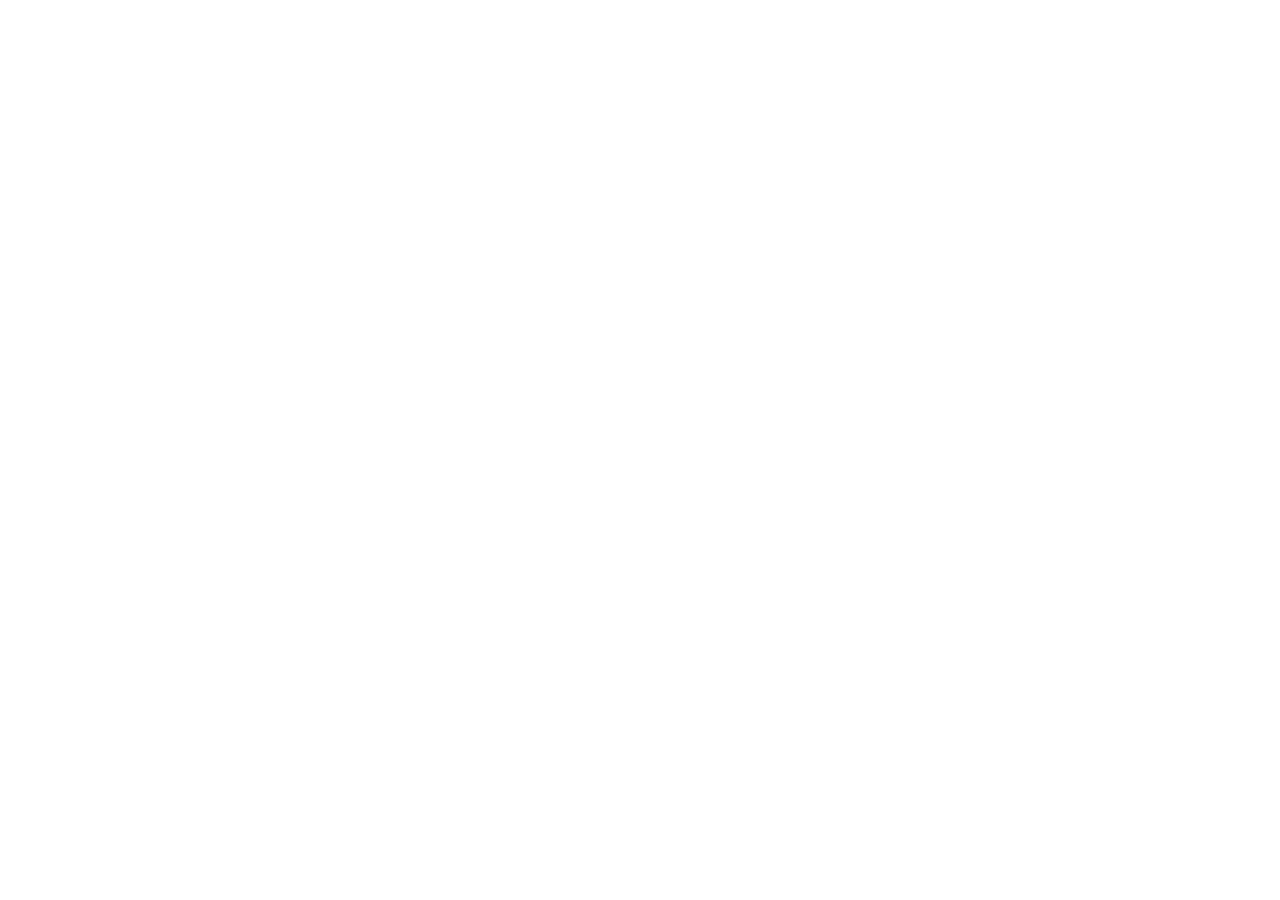
==== index.html @ dd60e68c "feat: ajout du mode sombre (dark mode) et synchronisation responsive" ====
<!doctype html>
<html lang="fr" class="scroll-smooth">
  <head>
    <meta charset="UTF-8" />
    <meta name="viewport" content="width=device-width, initial-scale=1.0" />
    <title>CellBalance - Bilan Santé Cellulaire & Test Oméga-3</title>
    <meta name="description" content="Évaluez votre état d'inflammation cellulaire silencieuse et découvrez votre équilibre Oméga-6 / Oméga-3 avec notre quiz interactif et test sanguin certifié." />
    <meta property="og:title" content="CellBalance - Bilan Santé Cellulaire & Test Oméga-3" />
    <meta property="og:description" content="Évaluez votre état d'inflammation cellulaire silencieuse et découvrez votre équilibre Oméga-6 / Oméga-3 avec notre quiz interactif et test sanguin certifié." />
    <meta property="og:type" content="website" />
    <meta name="twitter:card" content="summary_large_image" />
    <link rel="preconnect" href="https://fonts.googleapis.com">
    <link rel="preconnect" href="https://fonts.gstatic.com" crossorigin>
    <link href="https://fonts.googleapis.com/css2?family=Plus+Jakarta+Sans:ital,wght@0,300..800;1,300..800&family=Outfit:wght@400..700&display=swap" rel="stylesheet">
  </head>
  <body class="bg-[#FBFDFB] text-slate-800 antialiased selection:bg-emerald-500 selection:text-white">
    <div id="root"></div>
    <script type="module" src="/src/main.tsx"></script>
  </body>
</html>
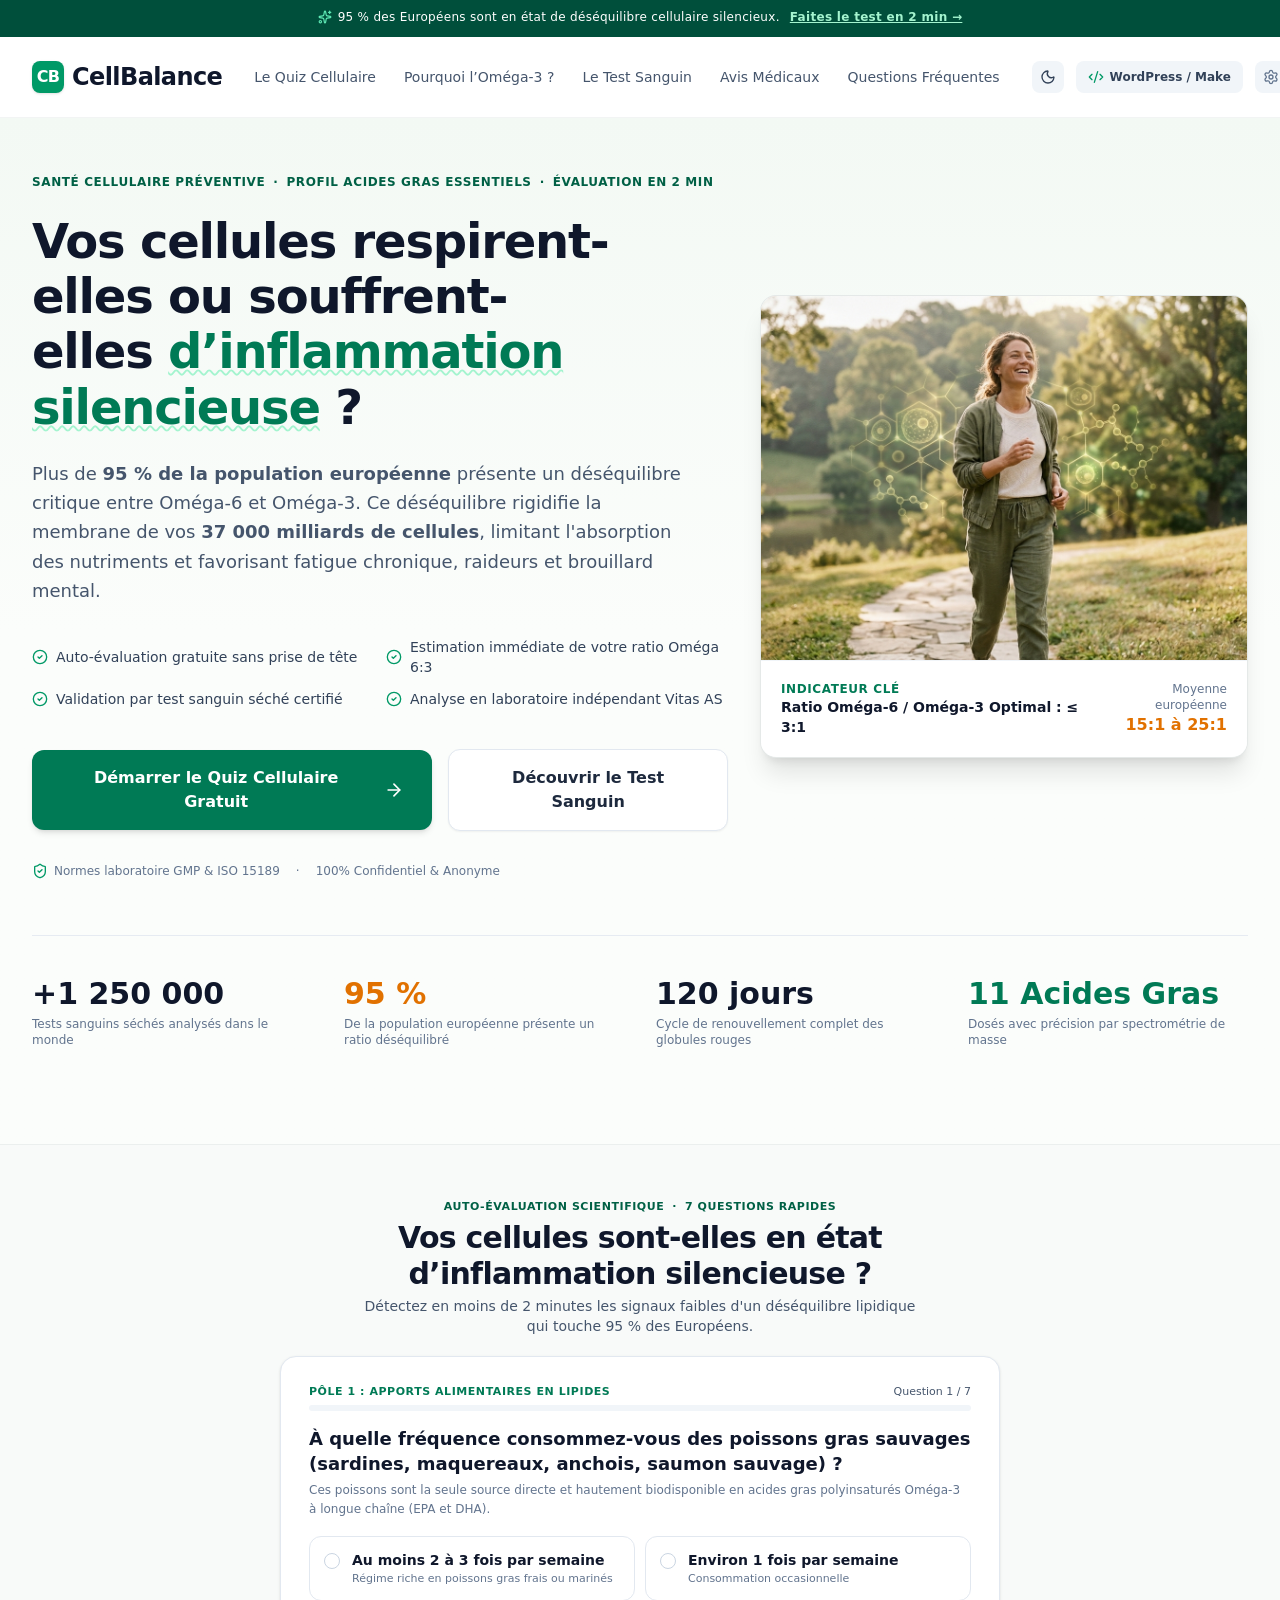
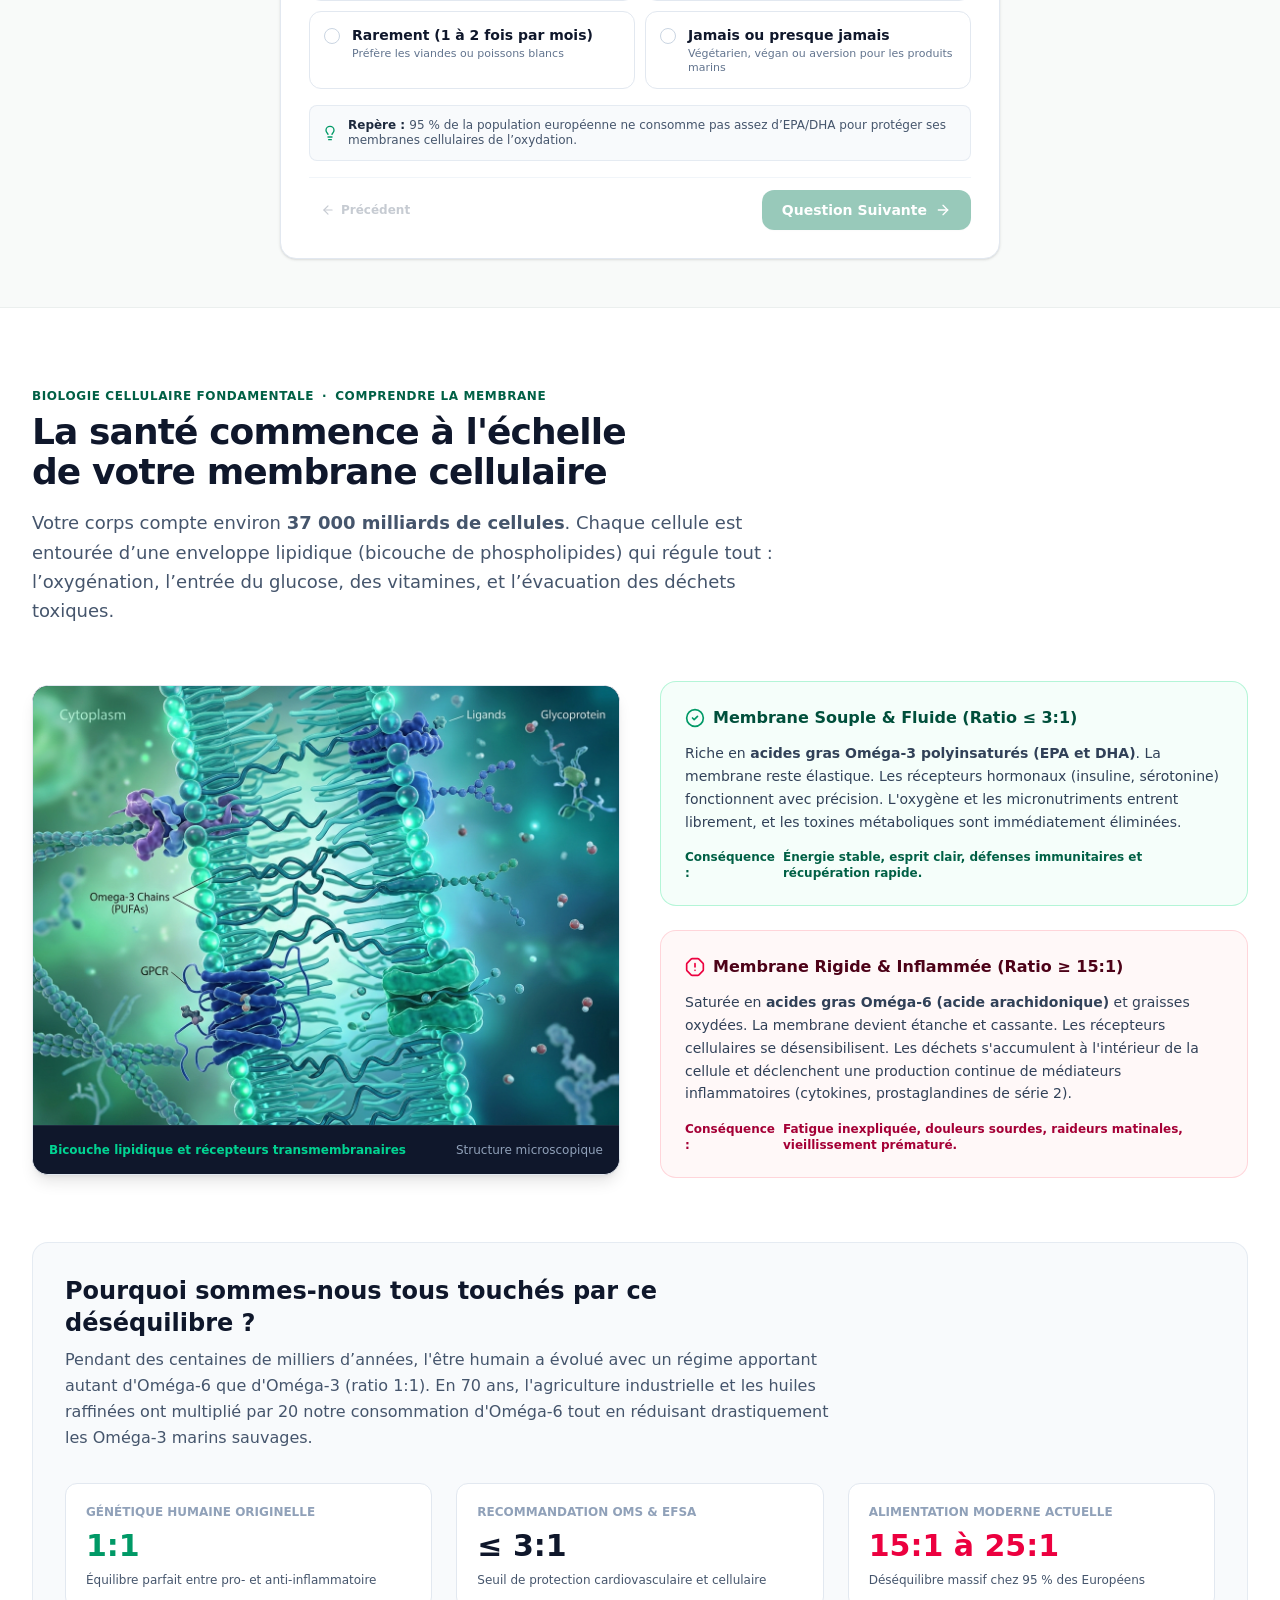
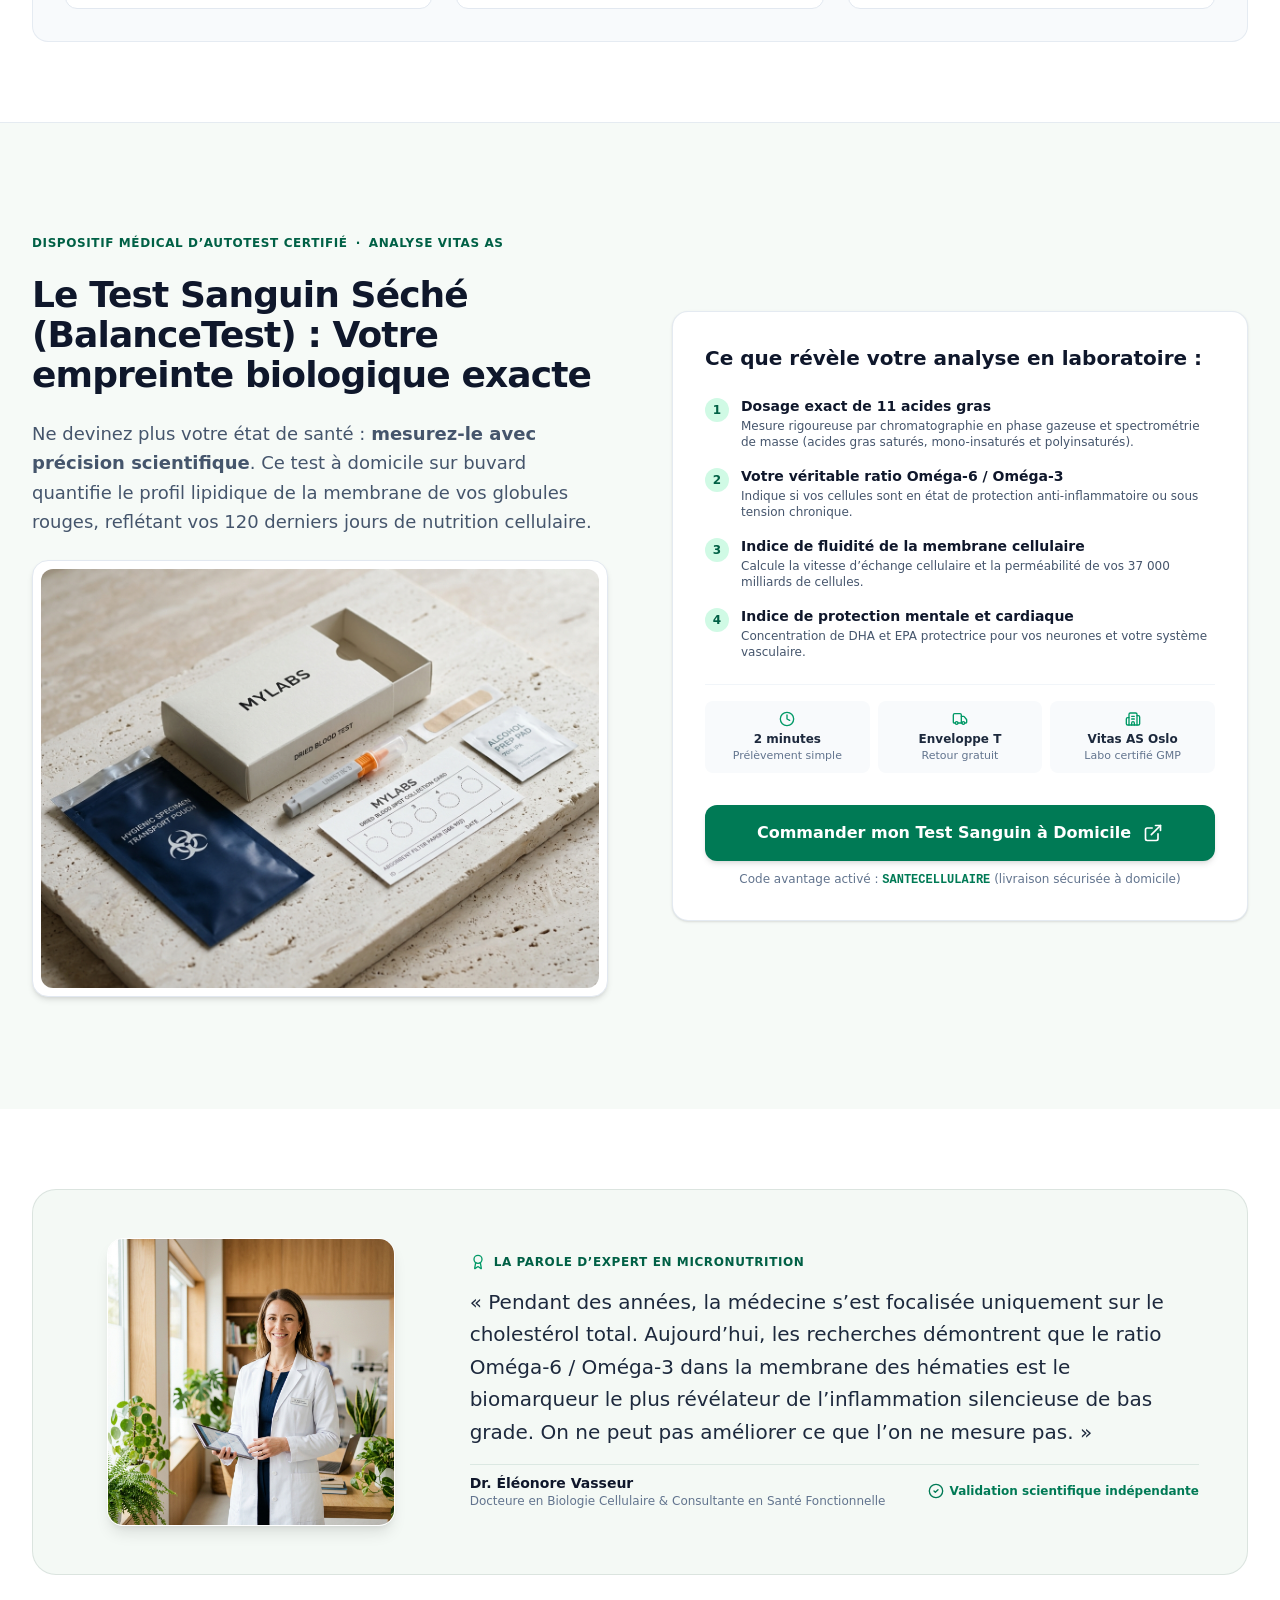
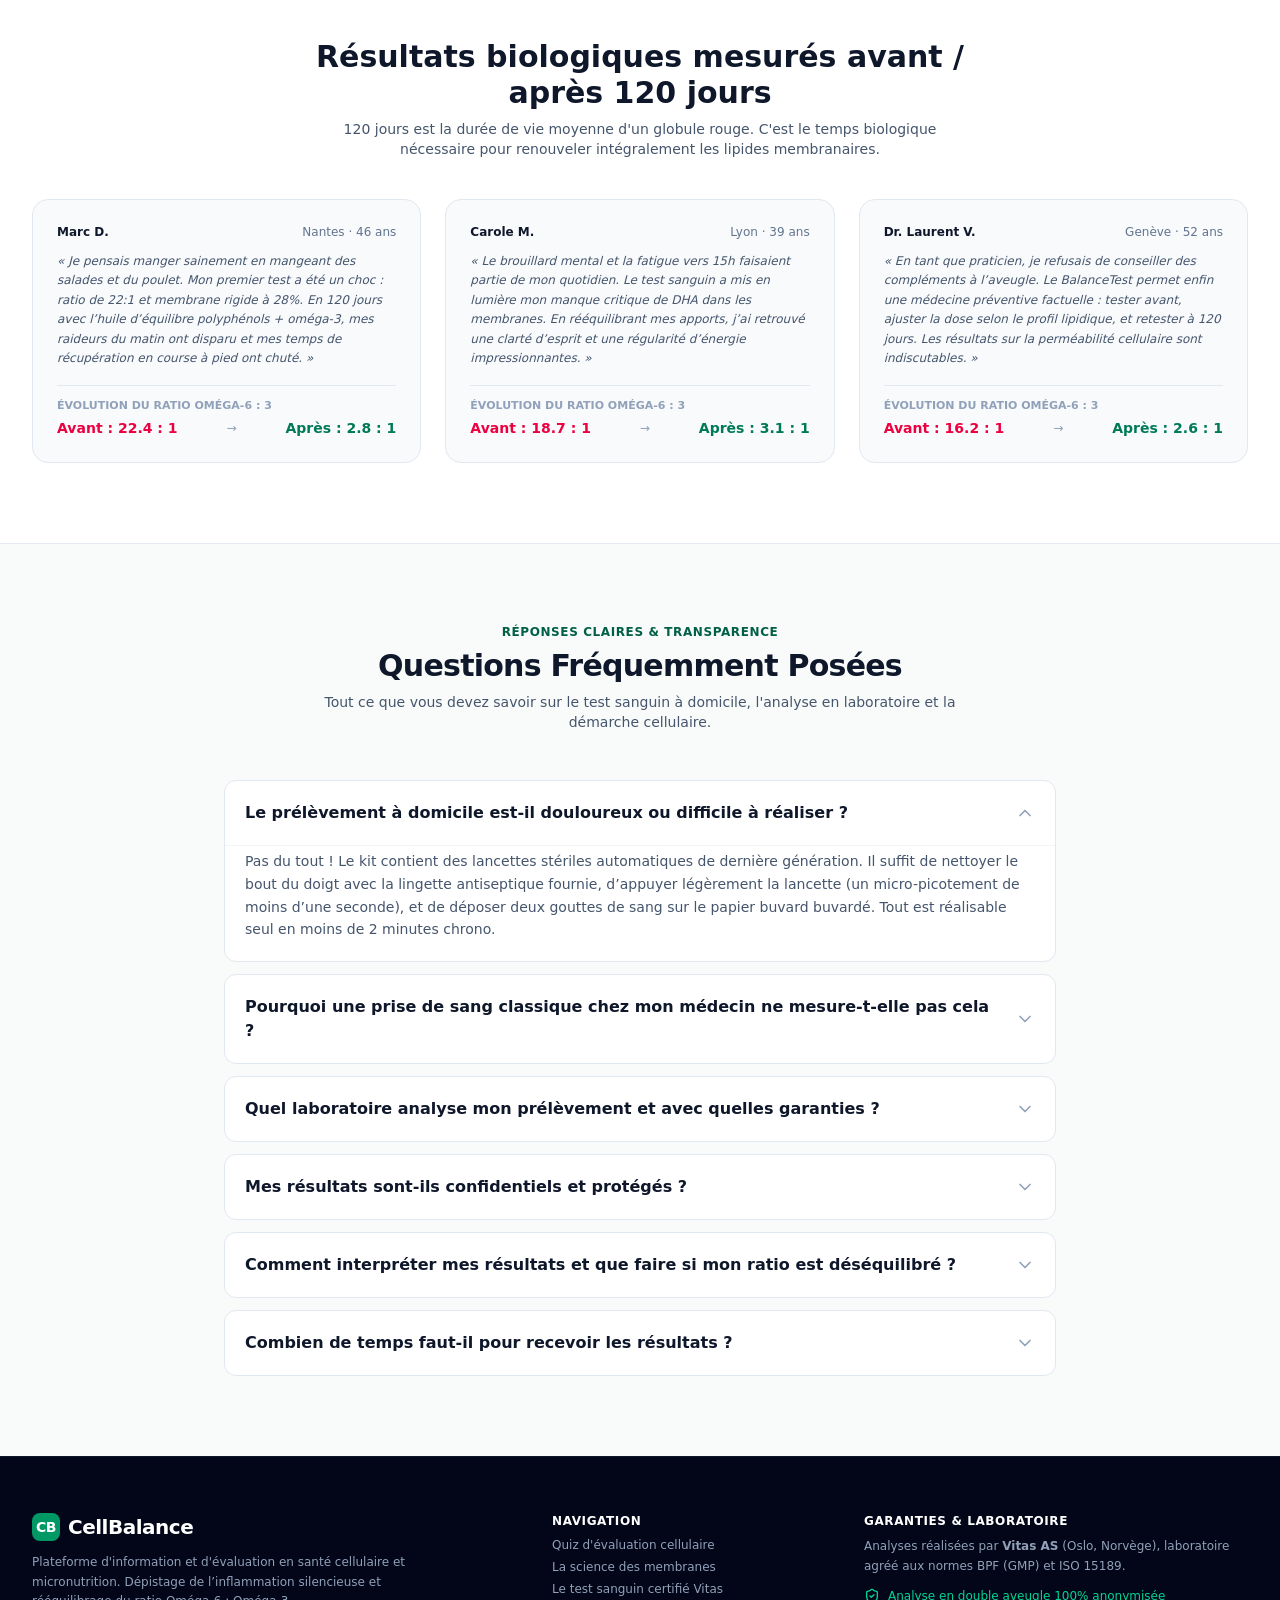
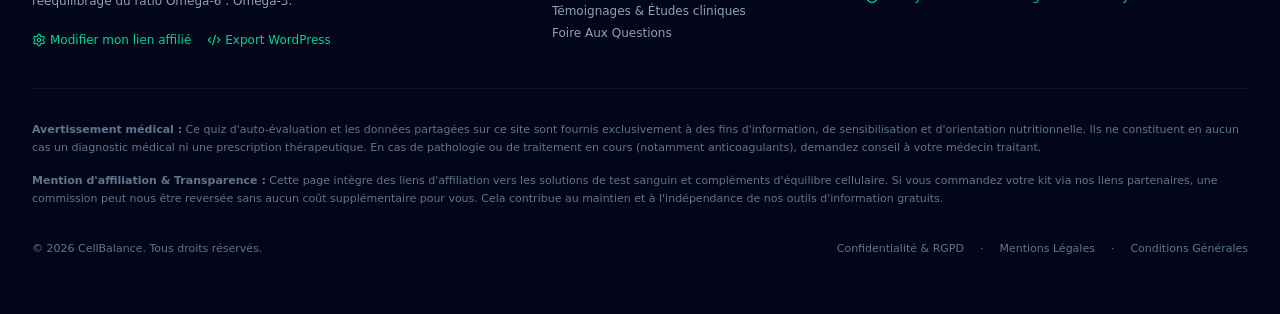
==== commit 8d9cb9c8: "deploy: mise à jour du build avec harmonisation à 95%" ====
--- a/index.html
+++ b/index.html
@@ -12,10 +12,11 @@
     <link rel="preconnect" href="https://fonts.googleapis.com">
     <link rel="preconnect" href="https://fonts.gstatic.com" crossorigin>
     <link href="https://fonts.googleapis.com/css2?family=Plus+Jakarta+Sans:ital,wght@0,300..800;1,300..800&family=Outfit:wght@400..700&display=swap" rel="stylesheet">
+    <script type="module" crossorigin src="./assets/index-D2pOqgpp.js"></script>
+    <link rel="stylesheet" crossorigin href="./assets/index-DYdnJq-b.css">
   </head>
   <body class="bg-[#FBFDFB] text-slate-800 antialiased selection:bg-emerald-500 selection:text-white">
     <div id="root"></div>
-    <script type="module" src="/src/main.tsx"></script>
   </body>
 </html>
 
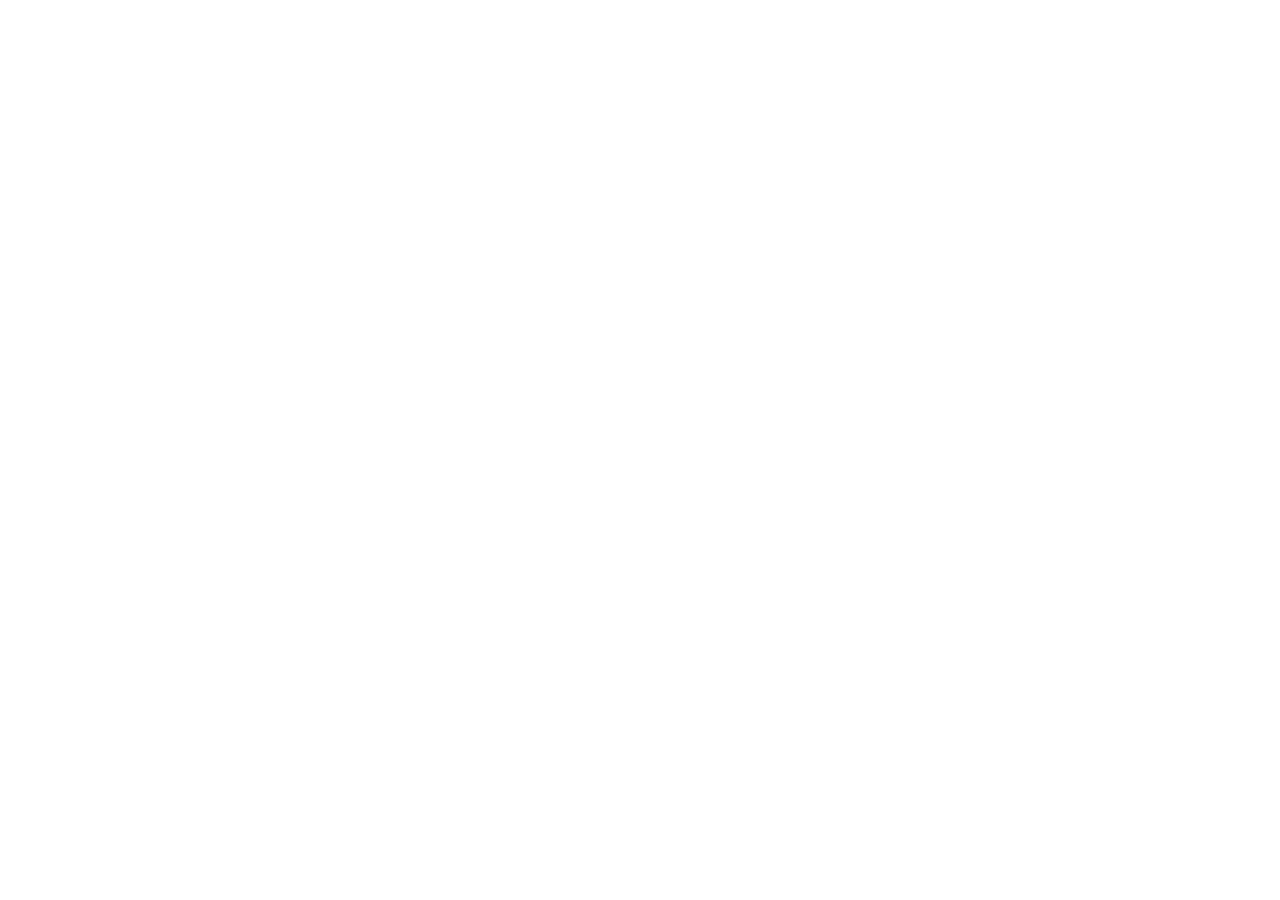
==== commit f8d4e62f: "feat: version corrigée de la landing CellBalance (conformité) et workflow GitHub Pages - Quiz de con" ====
--- a/index.html
+++ b/index.html
@@ -3,20 +3,19 @@
   <head>
     <meta charset="UTF-8" />
     <meta name="viewport" content="width=device-width, initial-scale=1.0" />
-    <title>CellBalance - Bilan Santé Cellulaire & Test Oméga-3</title>
-    <meta name="description" content="Évaluez votre état d'inflammation cellulaire silencieuse et découvrez votre équilibre Oméga-6 / Oméga-3 avec notre quiz interactif et test sanguin certifié." />
-    <meta property="og:title" content="CellBalance - Bilan Santé Cellulaire & Test Oméga-3" />
-    <meta property="og:description" content="Évaluez votre état d'inflammation cellulaire silencieuse et découvrez votre équilibre Oméga-6 / Oméga-3 avec notre quiz interactif et test sanguin certifié." />
+    <title>CellBalance - Santé Cellulaire & Test Oméga-3</title>
+    <meta name="description" content="Comprenez le rôle des Oméga-3 et des Oméga-6 dans la santé cellulaire grâce à un quiz de découverte, et découvrez le test à domicile qui mesure votre ratio." />
+    <meta property="og:title" content="CellBalance - Santé Cellulaire & Test Oméga-3" />
+    <meta property="og:description" content="Comprenez le rôle des Oméga-3 et des Oméga-6 dans la santé cellulaire grâce à un quiz de découverte, et découvrez le test à domicile qui mesure votre ratio." />
     <meta property="og:type" content="website" />
     <meta name="twitter:card" content="summary_large_image" />
     <link rel="preconnect" href="https://fonts.googleapis.com">
     <link rel="preconnect" href="https://fonts.gstatic.com" crossorigin>
     <link href="https://fonts.googleapis.com/css2?family=Plus+Jakarta+Sans:ital,wght@0,300..800;1,300..800&family=Outfit:wght@400..700&display=swap" rel="stylesheet">
-    <script type="module" crossorigin src="./assets/index-D2pOqgpp.js"></script>
-    <link rel="stylesheet" crossorigin href="./assets/index-DYdnJq-b.css">
   </head>
   <body class="bg-[#FBFDFB] text-slate-800 antialiased selection:bg-emerald-500 selection:text-white">
     <div id="root"></div>
+    <script type="module" src="/src/main.tsx"></script>
   </body>
 </html>
 
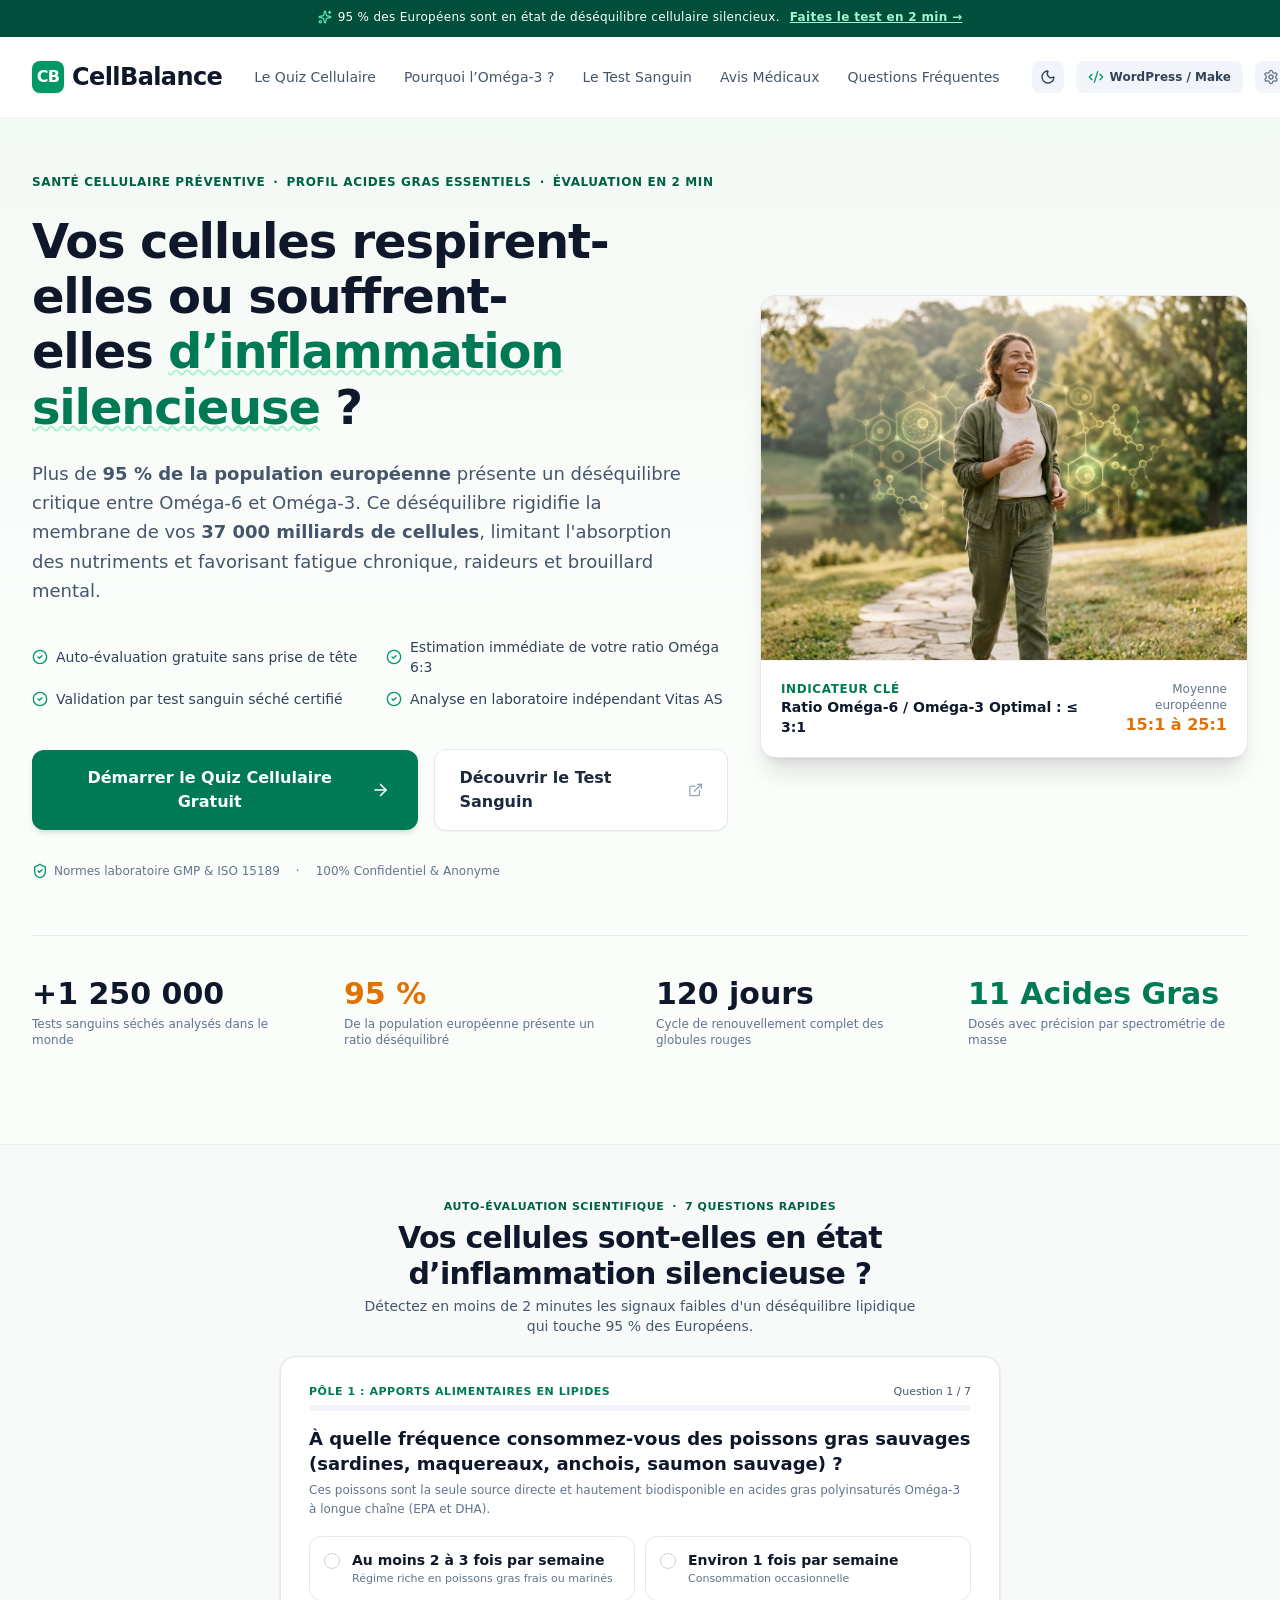
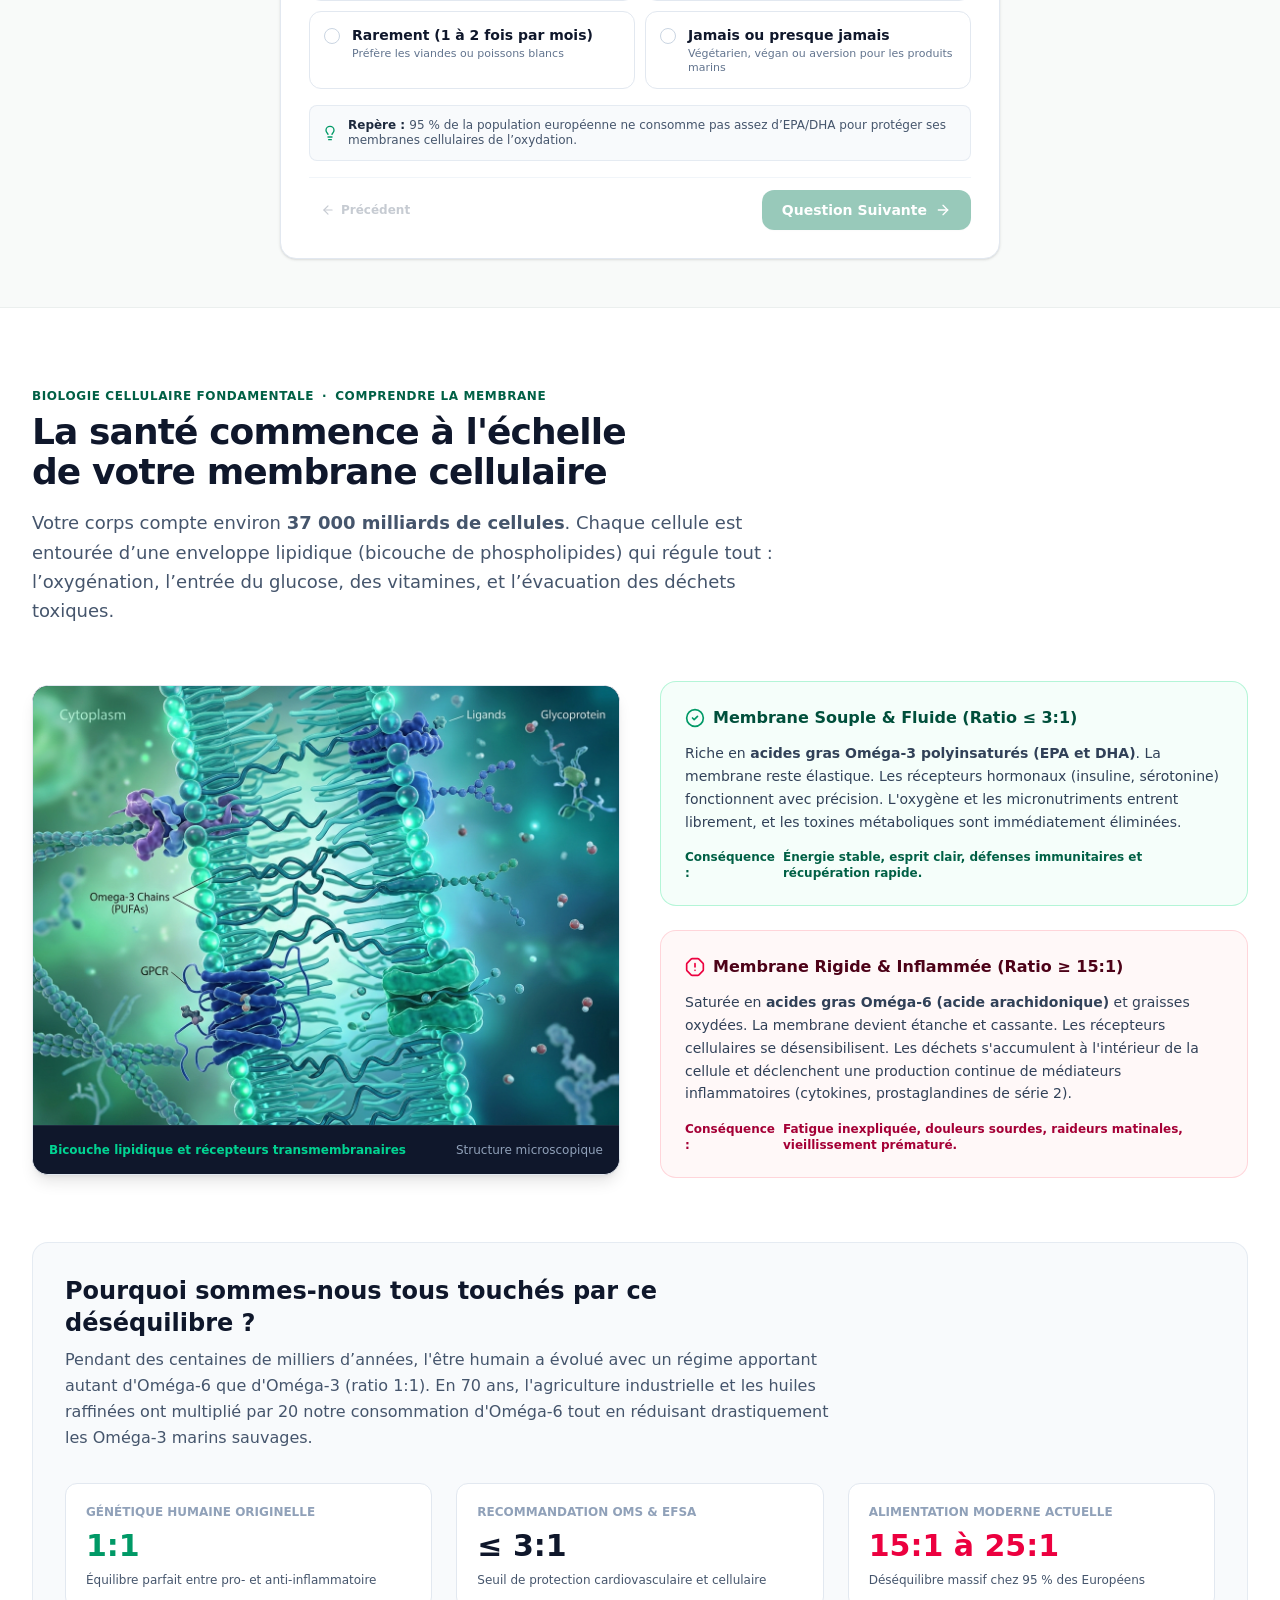
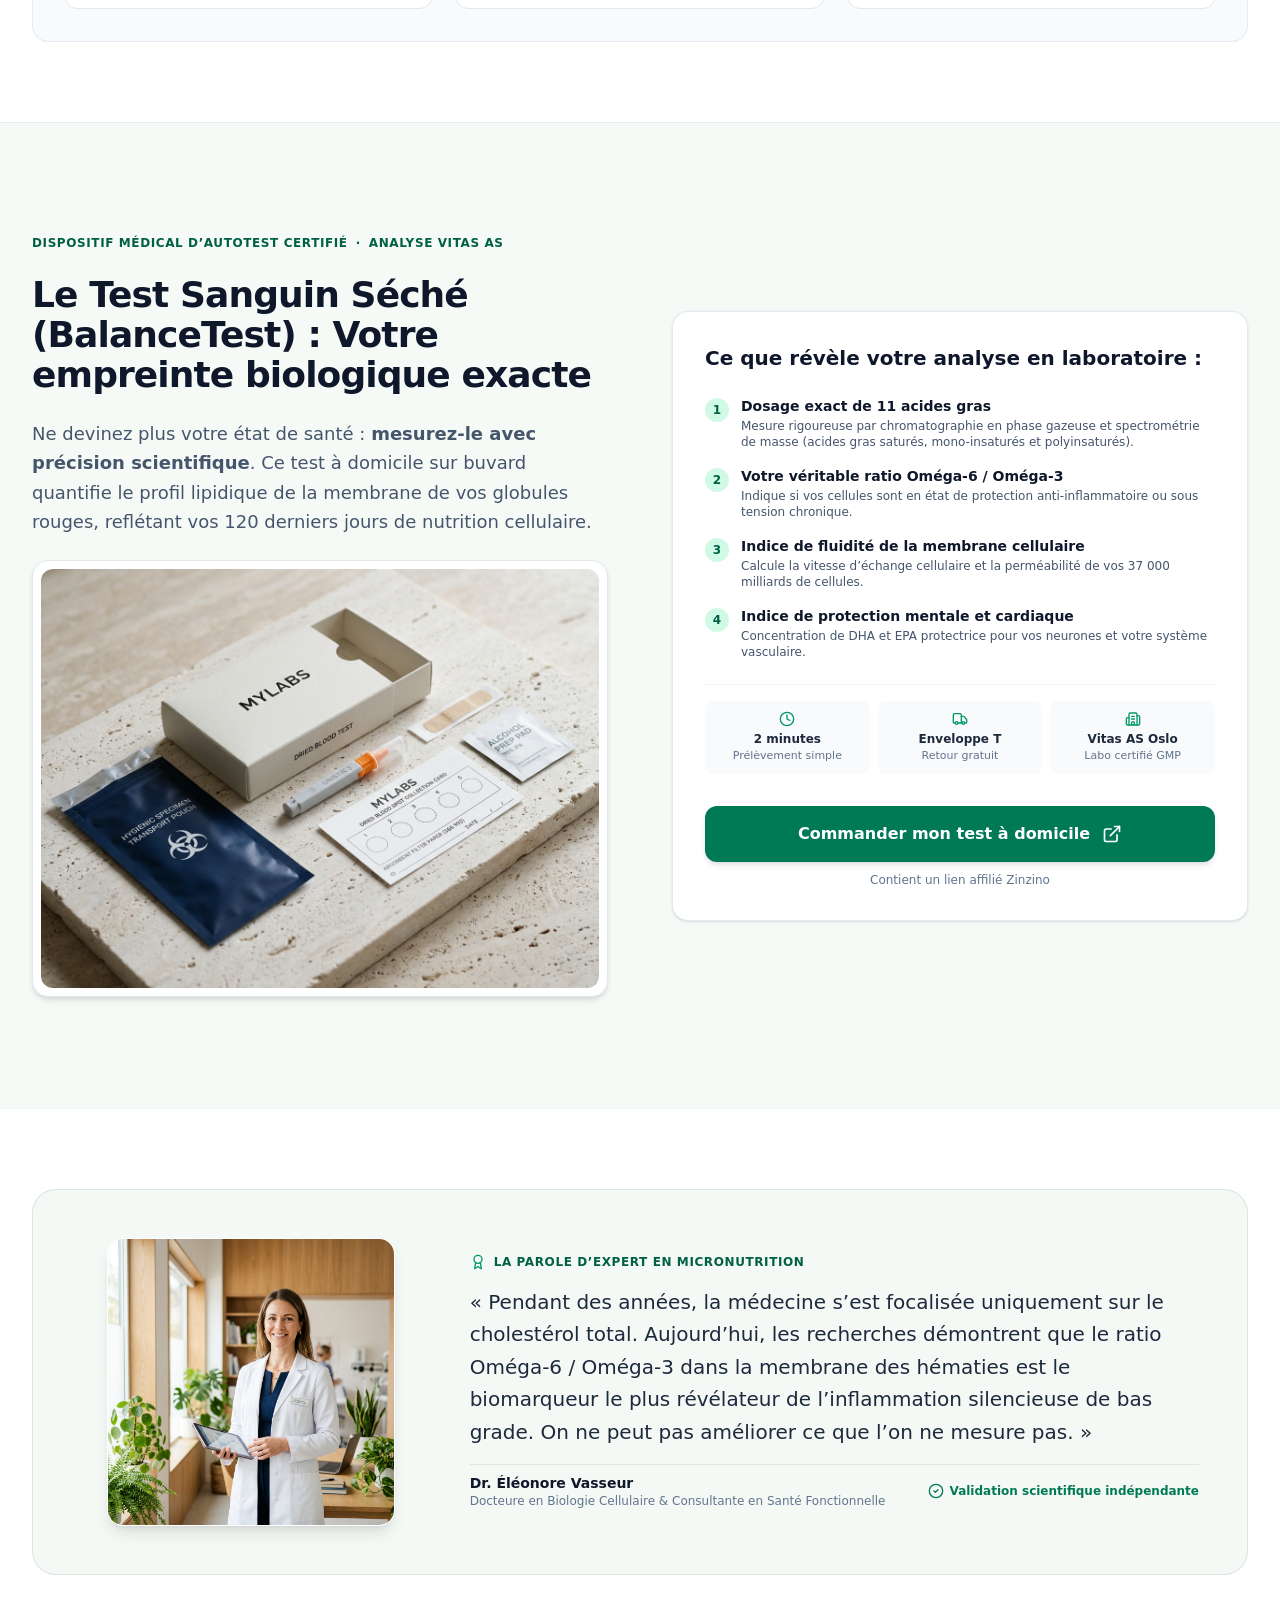
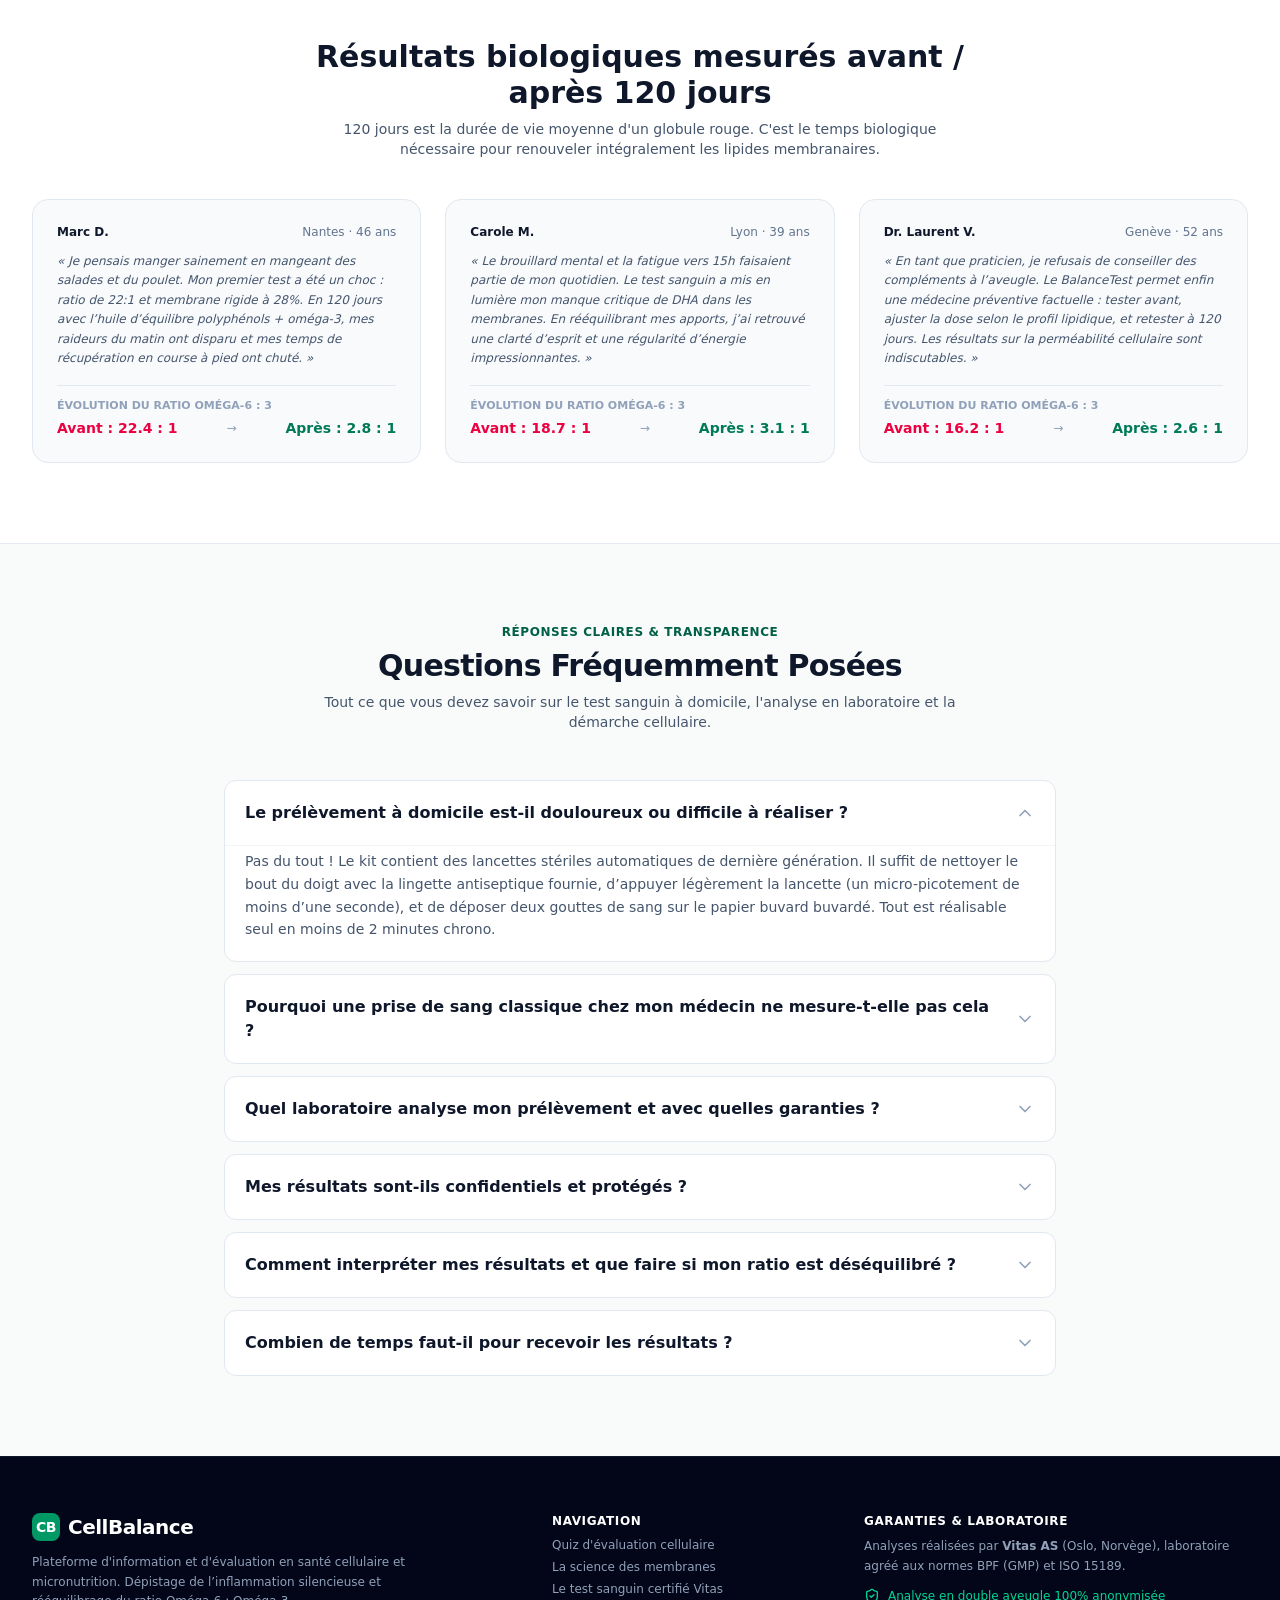
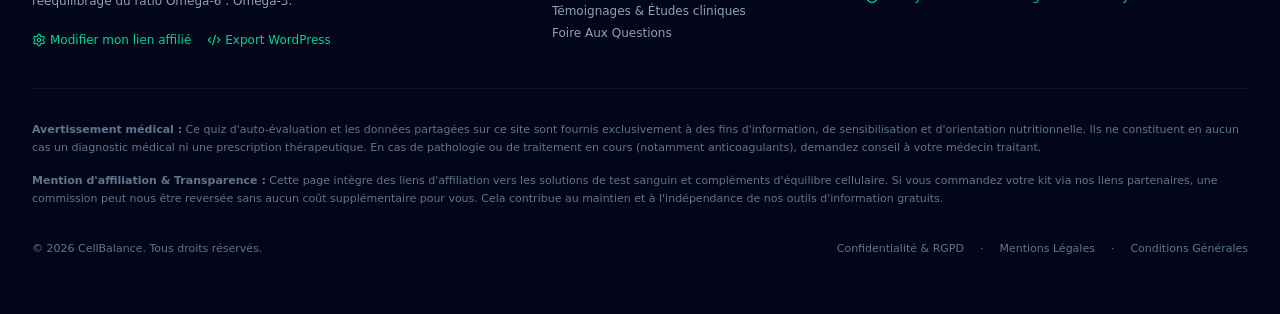
==== commit e88fc9ce: "deploy: mise à jour des liens et libellés Zinzino sur GitHub Pages" ====
--- a/index.html
+++ b/index.html
@@ -3,19 +3,20 @@
   <head>
     <meta charset="UTF-8" />
     <meta name="viewport" content="width=device-width, initial-scale=1.0" />
-    <title>CellBalance - Santé Cellulaire & Test Oméga-3</title>
-    <meta name="description" content="Comprenez le rôle des Oméga-3 et des Oméga-6 dans la santé cellulaire grâce à un quiz de découverte, et découvrez le test à domicile qui mesure votre ratio." />
-    <meta property="og:title" content="CellBalance - Santé Cellulaire & Test Oméga-3" />
-    <meta property="og:description" content="Comprenez le rôle des Oméga-3 et des Oméga-6 dans la santé cellulaire grâce à un quiz de découverte, et découvrez le test à domicile qui mesure votre ratio." />
+    <title>CellBalance - Bilan Santé Cellulaire & Test Oméga-3</title>
+    <meta name="description" content="Évaluez votre état d'inflammation cellulaire silencieuse et découvrez votre équilibre Oméga-6 / Oméga-3 avec notre quiz interactif et test sanguin certifié." />
+    <meta property="og:title" content="CellBalance - Bilan Santé Cellulaire & Test Oméga-3" />
+    <meta property="og:description" content="Évaluez votre état d'inflammation cellulaire silencieuse et découvrez votre équilibre Oméga-6 / Oméga-3 avec notre quiz interactif et test sanguin certifié." />
     <meta property="og:type" content="website" />
     <meta name="twitter:card" content="summary_large_image" />
     <link rel="preconnect" href="https://fonts.googleapis.com">
     <link rel="preconnect" href="https://fonts.gstatic.com" crossorigin>
     <link href="https://fonts.googleapis.com/css2?family=Plus+Jakarta+Sans:ital,wght@0,300..800;1,300..800&family=Outfit:wght@400..700&display=swap" rel="stylesheet">
+    <script type="module" crossorigin src="./assets/index-BpW4K6Zx.js"></script>
+    <link rel="stylesheet" crossorigin href="./assets/index-CIulH8IR.css">
   </head>
   <body class="bg-[#FBFDFB] text-slate-800 antialiased selection:bg-emerald-500 selection:text-white">
     <div id="root"></div>
-    <script type="module" src="/src/main.tsx"></script>
   </body>
 </html>
 
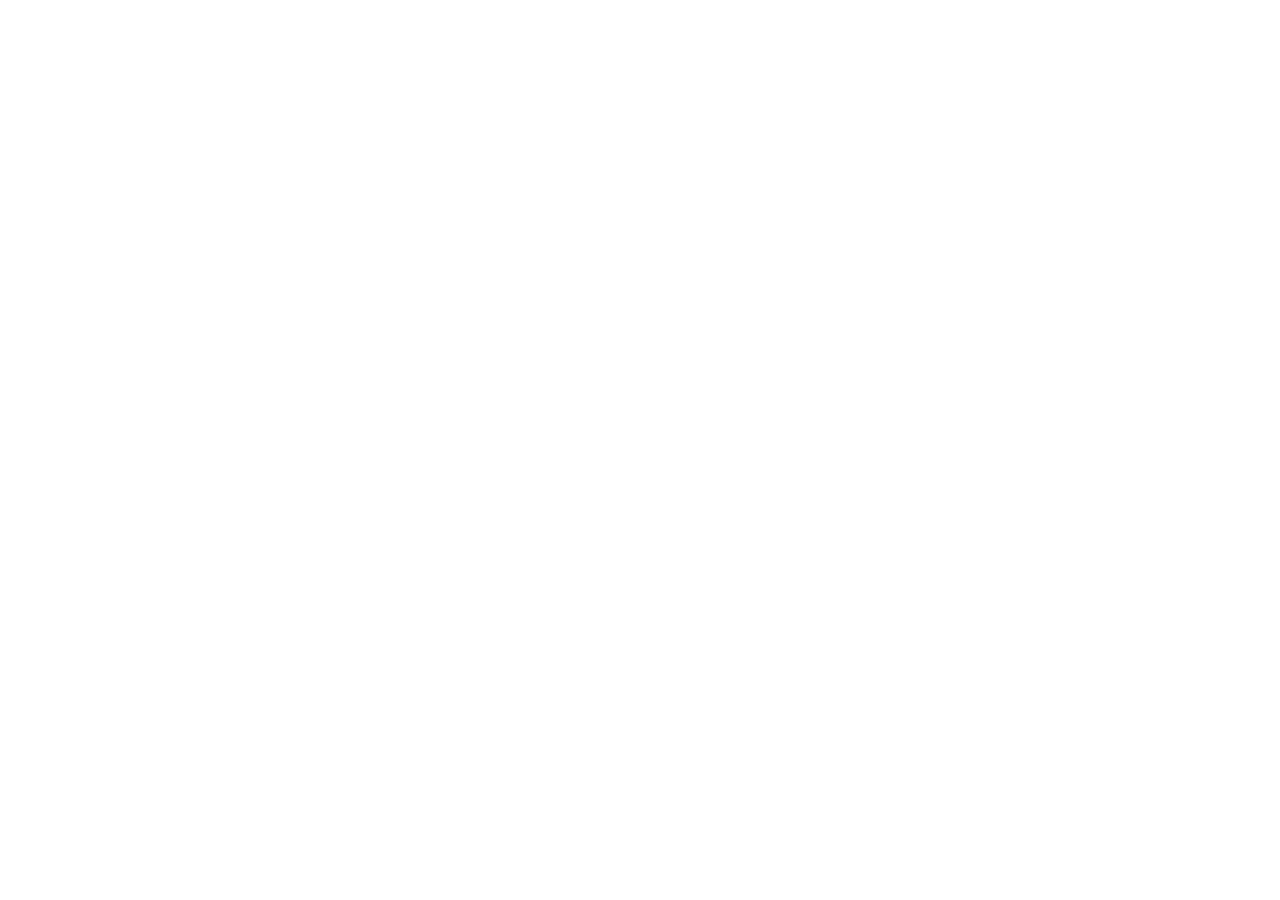
==== commit d0ec3d3f: "fix: rétablit la version corrigée (conformité) et ajoute l'image OG Le commit 4dd101f avait remis le" ====
--- a/index.html
+++ b/index.html
@@ -3,20 +3,29 @@
   <head>
     <meta charset="UTF-8" />
     <meta name="viewport" content="width=device-width, initial-scale=1.0" />
-    <title>CellBalance - Bilan Santé Cellulaire & Test Oméga-3</title>
-    <meta name="description" content="Évaluez votre état d'inflammation cellulaire silencieuse et découvrez votre équilibre Oméga-6 / Oméga-3 avec notre quiz interactif et test sanguin certifié." />
-    <meta property="og:title" content="CellBalance - Bilan Santé Cellulaire & Test Oméga-3" />
-    <meta property="og:description" content="Évaluez votre état d'inflammation cellulaire silencieuse et découvrez votre équilibre Oméga-6 / Oméga-3 avec notre quiz interactif et test sanguin certifié." />
+    <title>CellBalance - Santé Cellulaire & Test Oméga-3</title>
+    <meta name="description" content="Comprenez le rôle des Oméga-3 et des Oméga-6 dans la santé cellulaire grâce à un quiz de découverte, et découvrez le test à domicile qui mesure votre ratio." />
+    <meta property="og:title" content="CellBalance - Santé Cellulaire & Test Oméga-3" />
+    <meta property="og:description" content="Comprenez le rôle des Oméga-3 et des Oméga-6 dans la santé cellulaire grâce à un quiz de découverte, et découvrez le test à domicile qui mesure votre ratio." />
     <meta property="og:type" content="website" />
+    <meta property="og:locale" content="fr_FR" />
+    <meta property="og:site_name" content="CellBalance" />
+    <meta property="og:url" content="https://cloudit01.github.io/cellbalance-sante-cellulaire/" />
+    <meta property="og:image" content="https://cloudit01.github.io/cellbalance-sante-cellulaire/og-image.jpg" />
+    <meta property="og:image:secure_url" content="https://cloudit01.github.io/cellbalance-sante-cellulaire/og-image.jpg" />
+    <meta property="og:image:type" content="image/jpeg" />
+    <meta property="og:image:width" content="1200" />
+    <meta property="og:image:height" content="630" />
+    <meta property="og:image:alt" content="CellBalance : quiz de connaissances gratuit sur l'équilibre Oméga-6 / Oméga-3, 10 questions, 2 minutes" />
     <meta name="twitter:card" content="summary_large_image" />
+    <meta name="twitter:image" content="https://cloudit01.github.io/cellbalance-sante-cellulaire/og-image.jpg" />
     <link rel="preconnect" href="https://fonts.googleapis.com">
     <link rel="preconnect" href="https://fonts.gstatic.com" crossorigin>
     <link href="https://fonts.googleapis.com/css2?family=Plus+Jakarta+Sans:ital,wght@0,300..800;1,300..800&family=Outfit:wght@400..700&display=swap" rel="stylesheet">
-    <script type="module" crossorigin src="./assets/index-BpW4K6Zx.js"></script>
-    <link rel="stylesheet" crossorigin href="./assets/index-CIulH8IR.css">
   </head>
   <body class="bg-[#FBFDFB] text-slate-800 antialiased selection:bg-emerald-500 selection:text-white">
     <div id="root"></div>
+    <script type="module" src="/src/main.tsx"></script>
   </body>
 </html>
 
